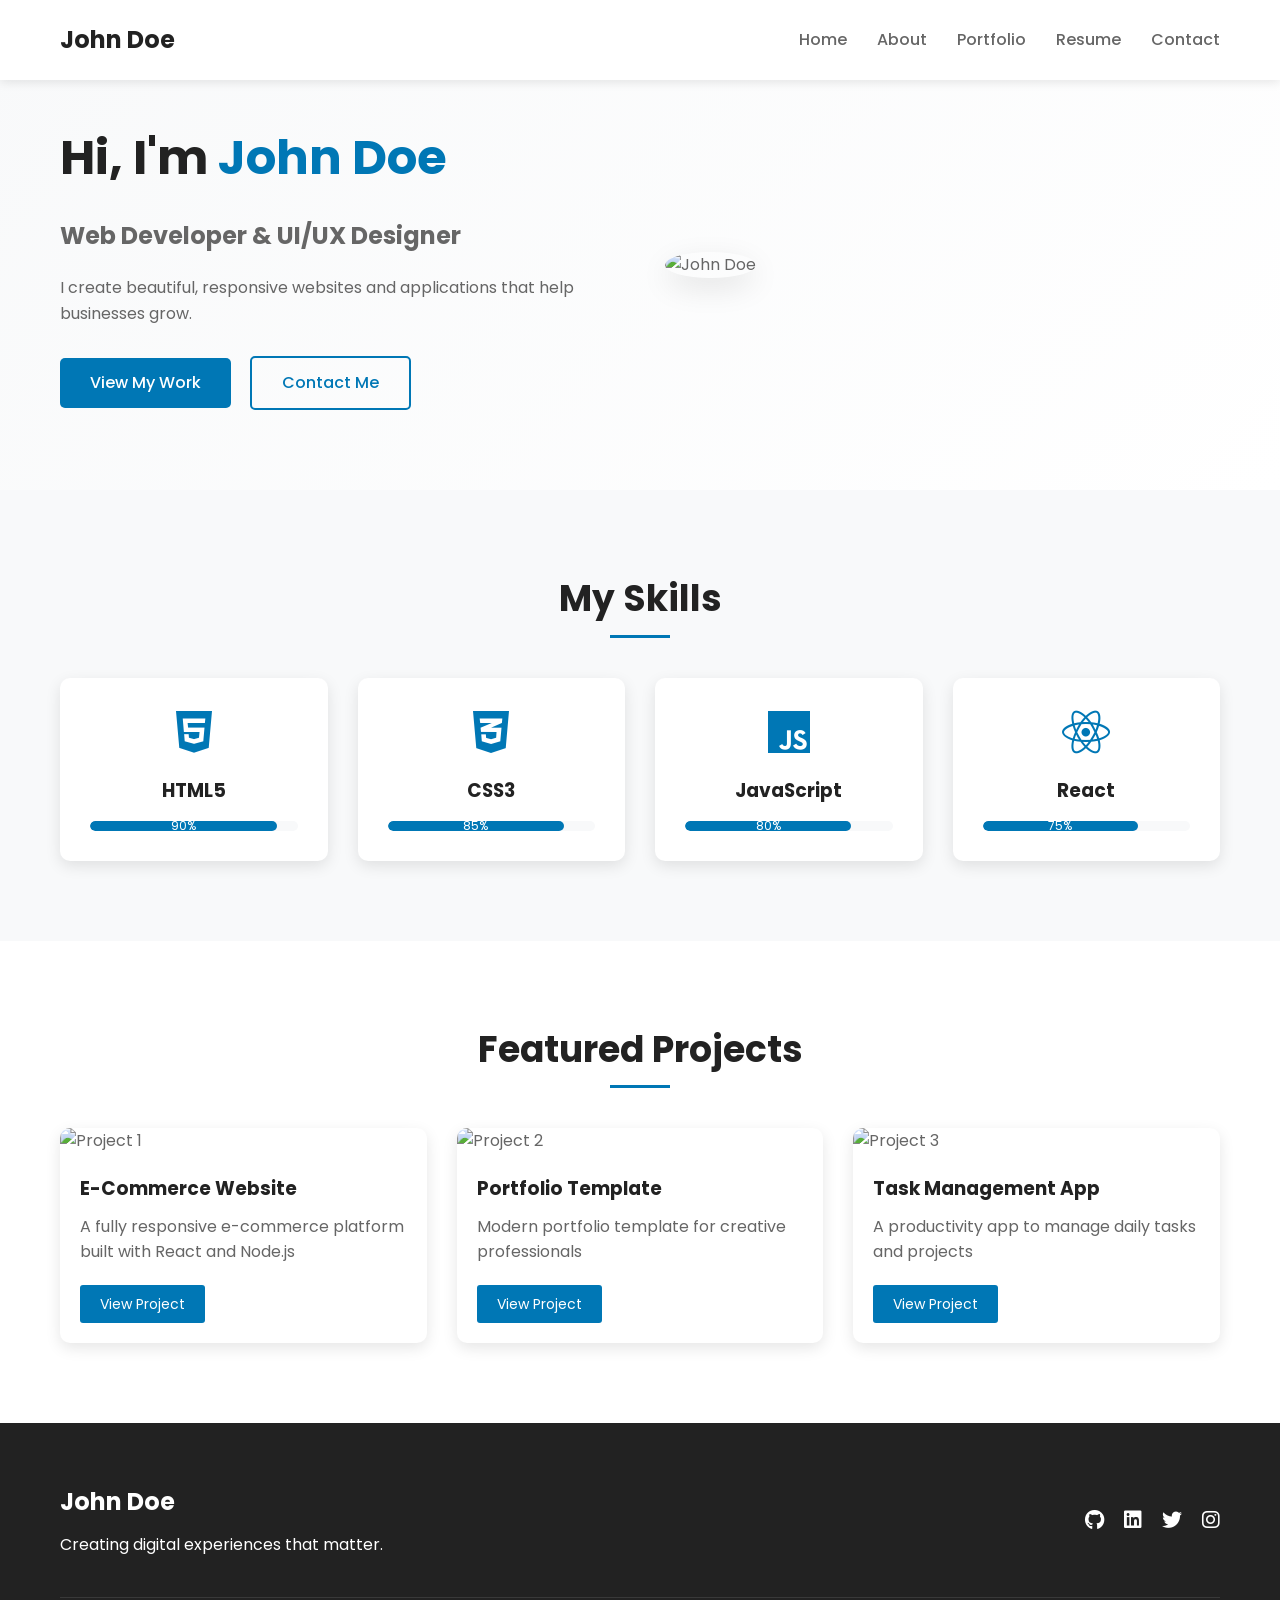
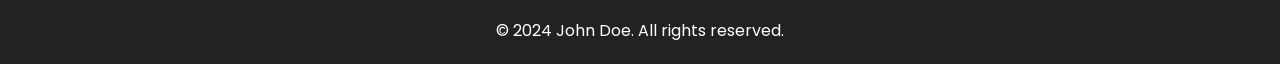
==== index.html @ b3705b6c "Initial commit" ====
<!DOCTYPE html>
<html lang="en">
<head>
    <meta charset="UTF-8">
    <meta name="viewport" content="width=device-width, initial-scale=1.0">
    <title>John Doe - Portfolio</title>
    <link rel="stylesheet" href="css/style.css">
    <!-- Font Awesome for icons -->
    <link rel="stylesheet" href="https://cdnjs.cloudflare.com/ajax/libs/font-awesome/6.0.0/css/all.min.css">
    <!-- Google Fonts -->
    <link href="https://fonts.googleapis.com/css2?family=Poppins:wght@300;400;600;700&display=swap" rel="stylesheet">
</head>
<body>
    <!-- Navigation Bar -->
    <nav class="navbar">
        <div class="container">
            <div class="logo">
                <a href="index.html">John Doe</a>
            </div>
            <ul class="nav-menu">
                <li><a href="index.html" class="active">Home</a></li>
                <li><a href="about.html">About</a></li>
                <li><a href="portfolio.html">Portfolio</a></li>
                <li><a href="resume.html">Resume</a></li>
                <li><a href="contact.html">Contact</a></li>
            </ul>
            <div class="hamburger">
                <span></span>
                <span></span>
                <span></span>
            </div>
        </div>
    </nav>

    <!-- Hero Section -->
    <section class="hero">
        <div class="container">
            <div class="hero-content">
                <h1>Hi, I'm <span class="highlight">John Doe</span></h1>
                <h2>Web Developer & UI/UX Designer</h2>
                <p>I create beautiful, responsive websites and applications that help businesses grow.</p>
                <div class="hero-buttons">
                    <a href="portfolio.html" class="btn btn-primary">View My Work</a>
                    <a href="contact.html" class="btn btn-secondary">Contact Me</a>
                </div>
            </div>
            <div class="hero-image">
                <img src="images/profile.jpg" alt="John Doe">
            </div>
        </div>
    </section>

    <!-- Skills Section -->
    <section class="skills">
        <div class="container">
            <h2 class="section-title">My Skills</h2>
            <div class="skills-grid">
                <div class="skill-card">
                    <i class="fab fa-html5"></i>
                    <h3>HTML5</h3>
                    <div class="progress-bar">
                        <div class="progress" style="width: 90%">90%</div>
                    </div>
                </div>
                <div class="skill-card">
                    <i class="fab fa-css3-alt"></i>
                    <h3>CSS3</h3>
                    <div class="progress-bar">
                        <div class="progress" style="width: 85%">85%</div>
                    </div>
                </div>
                <div class="skill-card">
                    <i class="fab fa-js"></i>
                    <h3>JavaScript</h3>
                    <div class="progress-bar">
                        <div class="progress" style="width: 80%">80%</div>
                    </div>
                </div>
                <div class="skill-card">
                    <i class="fab fa-react"></i>
                    <h3>React</h3>
                    <div class="progress-bar">
                        <div class="progress" style="width: 75%">75%</div>
                    </div>
                </div>
            </div>
        </div>
    </section>

    <!-- Featured Projects -->
    <section class="featured-projects">
        <div class="container">
            <h2 class="section-title">Featured Projects</h2>
            <div class="projects-grid">
                <div class="project-card">
                    <img src="images/project1.jpg" alt="Project 1">
                    <h3>E-Commerce Website</h3>
                    <p>A fully responsive e-commerce platform built with React and Node.js</p>
                    <a href="#" class="btn-small">View Project</a>
                </div>
                <div class="project-card">
                    <img src="images/project2.jpg" alt="Project 2">
                    <h3>Portfolio Template</h3>
                    <p>Modern portfolio template for creative professionals</p>
                    <a href="#" class="btn-small">View Project</a>
                </div>
                <div class="project-card">
                    <img src="images/project3.jpg" alt="Project 3">
                    <h3>Task Management App</h3>
                    <p>A productivity app to manage daily tasks and projects</p>
                    <a href="#" class="btn-small">View Project</a>
                </div>
            </div>
        </div>
    </section>

    <!-- Footer -->
    <footer>
        <div class="container">
            <div class="footer-content">
                <div class="footer-info">
                    <h3>John Doe</h3>
                    <p>Creating digital experiences that matter.</p>
                </div>
                <div class="footer-social">
                    <a href="#"><i class="fab fa-github"></i></a>
                    <a href="#"><i class="fab fa-linkedin"></i></a>
                    <a href="#"><i class="fab fa-twitter"></i></a>
                    <a href="#"><i class="fab fa-instagram"></i></a>
                </div>
            </div>
            <div class="footer-bottom">
                <p>&copy; 2024 John Doe. All rights reserved.</p>
            </div>
        </div>
    </footer>

    <script src="js/main.js"></script>
</body>
</html>
---- css/style.css ----
/* Reset and Base Styles */
* {
    margin: 0;
    padding: 0;
    box-sizing: border-box;
}

:root {
    --primary-color: #0077b5;
    --secondary-color: #333;
    --text-color: #666;
    --light-bg: #f8f9fa;
    --white: #ffffff;
    --dark: #222;
    --transition: all 0.3s ease;
}

body {
    font-family: 'Poppins', sans-serif;
    line-height: 1.6;
    color: var(--text-color);
}

.container {
    max-width: 1200px;
    margin: 0 auto;
    padding: 0 20px;
}

/* Navigation Styles */
.navbar {
    background: var(--white);
    box-shadow: 0 2px 10px rgba(0,0,0,0.1);
    position: fixed;
    width: 100%;
    top: 0;
    z-index: 1000;
}

.navbar .container {
    display: flex;
    justify-content: space-between;
    align-items: center;
    height: 80px;
}

.logo a {
    font-size: 24px;
    font-weight: 700;
    color: var(--dark);
    text-decoration: none;
}

.nav-menu {
    display: flex;
    list-style: none;
    gap: 30px;
}

.nav-menu a {
    text-decoration: none;
    color: var(--text-color);
    font-weight: 500;
    transition: var(--transition);
}

.nav-menu a:hover,
.nav-menu a.active {
    color: var(--primary-color);
}

.hamburger {
    display: none;
    flex-direction: column;
    cursor: pointer;
}

.hamburger span {
    width: 25px;
    height: 3px;
    background: var(--dark);
    margin: 3px 0;
    transition: var(--transition);
}

/* Hero Section */
.hero {
    padding: 120px 0 80px;
    background: linear-gradient(135deg, var(--light-bg) 0%, var(--white) 100%);
}

.hero .container {
    display: grid;
    grid-template-columns: 1fr 1fr;
    gap: 50px;
    align-items: center;
}

.hero-content h1 {
    font-size: 48px;
    margin-bottom: 20px;
    color: var(--dark);
}

.highlight {
    color: var(--primary-color);
}

.hero-content h2 {
    font-size: 24px;
    margin-bottom: 20px;
    color: var(--text-color);
}

.hero-buttons {
    margin-top: 30px;
}

.btn {
    display: inline-block;
    padding: 12px 30px;
    text-decoration: none;
    border-radius: 5px;
    transition: var(--transition);
    font-weight: 500;
}

.btn-primary {
    background: var(--primary-color);
    color: var(--white);
}

.btn-primary:hover {
    background: #005582;
}

.btn-secondary {
    background: transparent;
    color: var(--primary-color);
    border: 2px solid var(--primary-color);
    margin-left: 15px;
}

.btn-secondary:hover {
    background: var(--primary-color);
    color: var(--white);
}

.btn-small {
    display: inline-block;
    padding: 8px 20px;
    background: var(--primary-color);
    color: var(--white);
    text-decoration: none;
    border-radius: 3px;
    font-size: 14px;
    transition: var(--transition);
}

.btn-small:hover {
    background: #005582;
}

.hero-image img {
    width: 100%;
    border-radius: 50%;
    box-shadow: 0 10px 30px rgba(0,0,0,0.1);
}

/* Section Styles */
.section-title {
    text-align: center;
    font-size: 36px;
    margin-bottom: 50px;
    color: var(--dark);
    position: relative;
}

.section-title::after {
    content: '';
    position: absolute;
    bottom: -10px;
    left: 50%;
    transform: translateX(-50%);
    width: 60px;
    height: 3px;
    background: var(--primary-color);
}

/* Skills Section */
.skills {
    padding: 80px 0;
    background: var(--light-bg);
}

.skills-grid {
    display: grid;
    grid-template-columns: repeat(auto-fit, minmax(250px, 1fr));
    gap: 30px;
}

.skill-card {
    background: var(--white);
    padding: 30px;
    border-radius: 10px;
    text-align: center;
    box-shadow: 0 5px 15px rgba(0,0,0,0.1);
}

.skill-card i {
    font-size: 48px;
    color: var(--primary-color);
    margin-bottom: 20px;
}

.skill-card h3 {
    margin-bottom: 15px;
    color: var(--dark);
}

.progress-bar {
    width: 100%;
    height: 10px;
    background: var(--light-bg);
    border-radius: 5px;
    overflow: hidden;
}

.progress {
    height: 100%;
    background: var(--primary-color);
    color: var(--white);
    font-size: 12px;
    line-height: 10px;
    text-align: center;
    border-radius: 5px;
}

/* Projects Section */
.featured-projects,
.portfolio-grid {
    padding: 80px 0;
}

.projects-grid {
    display: grid;
    grid-template-columns: repeat(auto-fit, minmax(300px, 1fr));
    gap: 30px;
}

.project-card,
.portfolio-item {
    background: var(--white);
    border-radius: 10px;
    overflow: hidden;
    box-shadow: 0 5px 15px rgba(0,0,0,0.1);
    transition: var(--transition);
}

.project-card:hover,
.portfolio-item:hover {
    transform: translateY(-5px);
    box-shadow: 0 10px 30px rgba(0,0,0,0.15);
}

.project-card img,
.portfolio-image img {
    width: 100%;
    height: 200px;
    object-fit: cover;
}

.project-card h3 {
    padding: 20px 20px 10px;
    color: var(--dark);
}

.project-card p {
    padding: 0 20px 20px;
}

.project-card .btn-small {
    margin: 0 20px 20px;
}

/* Portfolio Item Overlay */
.portfolio-image {
    position: relative;
    overflow: hidden;
}

.portfolio-overlay {
    position: absolute;
    top: 0;
    left: 0;
    width: 100%;
    height: 100%;
    background: rgba(0, 119, 181, 0.9);
    display: flex;
    flex-direction: column;
    justify-content: center;
    align-items: center;
    opacity: 0;
    transition: var(--transition);
    color: var(--white);
    padding: 20px;
    text-align: center;
}

.portfolio-overlay h3 {
    margin-bottom: 10px;
}

.portfolio-overlay .btn-small {
    margin-top: 15px;
}

.portfolio-image:hover .portfolio-overlay {
    opacity: 1;
}

/* Portfolio Filter */
.portfolio-filter {
    padding: 40px 0 20px;
}

.filter-buttons {
    display: flex;
    justify-content: center;
    gap: 15px;
    flex-wrap: wrap;
}

.filter-btn {
    padding: 10px 25px;
    border: none;
    background: var(--light-bg);
    color: var(--text-color);
    cursor: pointer;
    border-radius: 5px;
    font-weight: 500;
    transition: var(--transition);
}

.filter-btn:hover,
.filter-btn.active {
    background: var(--primary-color);
    color: var(--white);
}

/* Page Header */
.page-header {
    padding: 120px 0 60px;
    background: linear-gradient(135deg, var(--primary-color), #005582);
    color: var(--white);
    text-align: center;
}

.page-header h1 {
    font-size: 48px;
    margin-bottom: 15px;
}

.page-header p {
    font-size: 18px;
    opacity: 0.9;
}

/* About Page */
.about-content {
    padding: 80px 0;
}

.about-grid {
    display: grid;
    grid-template-columns: 1fr 2fr;
    gap: 50px;
    align-items: start;
}

.about-image img {
    width: 100%;
    border-radius: 10px;
    box-shadow: 0 5px 15px rgba(0,0,0,0.1);
}

.about-text h2,
.about-text h3 {
    color: var(--dark);
    margin-bottom: 20px;
}

.about-text h3 {
    margin-top: 30px;
}

.about-text ul {
    list-style: none;
}

.about-text li {
    margin-bottom: 10px;
    padding-left: 20px;
    position: relative;
}

.about-text li::before {
    content: '•';
    color: var(--primary-color);
    font-weight: bold;
    position: absolute;
    left: 0;
}

/* Fun Facts */
.fun-facts {
    padding: 60px 0;
    background: var(--primary-color);
    color: var(--white);
}

.facts-grid {
    display: grid;
    grid-template-columns: repeat(auto-fit, minmax(200px, 1fr));
    gap: 30px;
    text-align: center;
}

.fact-card i {
    font-size: 48px;
    margin-bottom: 15px;
}

.fact-card h3 {
    font-size: 36px;
    margin-bottom: 10px;
}

/* Contact Page */
.contact-section {
    padding: 80px 0;
}

.contact-grid {
    display: grid;
    grid-template-columns: 1fr 2fr;
    gap: 50px;
}

.contact-info {
    background: var(--light-bg);
    padding: 40px;
    border-radius: 10px;
}

.contact-info h2 {
    color: var(--dark);
    margin-bottom: 30px;
}

.info-item {
    display: flex;
    align-items: center;
    gap: 20px;
    margin-bottom: 25px;
}

.info-item i {
    font-size: 24px;
    color: var(--primary-color);
    width: 40px;
    height: 40px;
    background: var(--white);
    border-radius: 50%;
    display: flex;
    align-items: center;
    justify-content: center;
    box-shadow: 0 2px 10px rgba(0,0,0,0.1);
}

.info-item h3 {
    color: var(--dark);
    margin-bottom: 5px;
}

/* Contact Form */
.contact-form {
    background: var(--white);
    padding: 40px;
    border-radius: 10px;
    box-shadow: 0 5px 15px rgba(0,0,0,0.1);
}

.contact-form h2 {
    color: var(--dark);
    margin-bottom: 30px;
}

.form-group {
    margin-bottom: 20px;
}

.form-group input,
.form-group textarea {
    width: 100%;
    padding: 12px 15px;
    border: 1px solid #ddd;
    border-radius: 5px;
    font-family: inherit;
    transition: var(--transition);
}

.form-group input:focus,
.form-group textarea:focus {
    outline: none;
    border-color: var(--primary-color);
    box-shadow: 0 0 0 3px rgba(0, 119, 181, 0.1);
}

.form-message {
    margin-top: 20px;
    padding: 10px;
    border-radius: 5px;
    display: none;
}

.form-message.success {
    display: block;
    background: #d4edda;
    color: #155724;
    border: 1px solid #c3e6cb;
}

.form-message.error {
    display: block;
    background: #f8d7da;
    color: #721c24;
    border: 1px solid #f5c6cb;
}

/* Map */
.map {
    height: 400px;
}

.map iframe {
    width: 100%;
    height: 100%;
    border: none;
}

/* Footer */
footer {
    background: var(--dark);
    color: var(--white);
    padding: 60px 0 20px;
}

.footer-content {
    display: flex;
    justify-content: space-between;
    align-items: center;
    margin-bottom: 40px;
    flex-wrap: wrap;
    gap: 30px;
}

.footer-info h3 {
    font-size: 24px;
    margin-bottom: 10px;
}

.footer-social {
    display: flex;
    gap: 20px;
}

.footer-social a {
    color: var(--white);
    font-size: 20px;
    transition: var(--transition);
}

.footer-social a:hover {
    color: var(--primary-color);
}

.footer-bottom {
    text-align: center;
    padding-top: 20px;
    border-top: 1px solid rgba(255,255,255,0.1);
}

/* Mobile Responsive */
@media (max-width: 768px) {
    .hamburger {
        display: flex;
    }
    
    .nav-menu {
        position: fixed;
        left: -100%;
        top: 80px;
        flex-direction: column;
        background: var(--white);
        width: 100%;
        text-align: center;
        box-shadow: 0 10px 10px rgba(0,0,0,0.1);
        padding: 20px 0;
        transition: var(--transition);
    }
    
    .nav-menu.active {
        left: 0;
    }
    
    .hero .container,
    .about-grid,
    .contact-grid {
        grid-template-columns: 1fr;
    }
    
    .hero-content {
        text-align: center;
        order: 2;
    }
    
    .hero-image {
        order: 1;
        max-width: 300px;
        margin: 0 auto;
    }
    
    .hero-buttons .btn {
        display: block;
        margin: 10px 0;
    }
    
    .btn-secondary {
        margin-left: 0;
    }
    
    .section-title {
        font-size: 28px;
    }
    
    .page-header h1 {
        font-size: 32px;
    }
    
    .footer-content {
        flex-direction: column;
        text-align: center;
    }
}
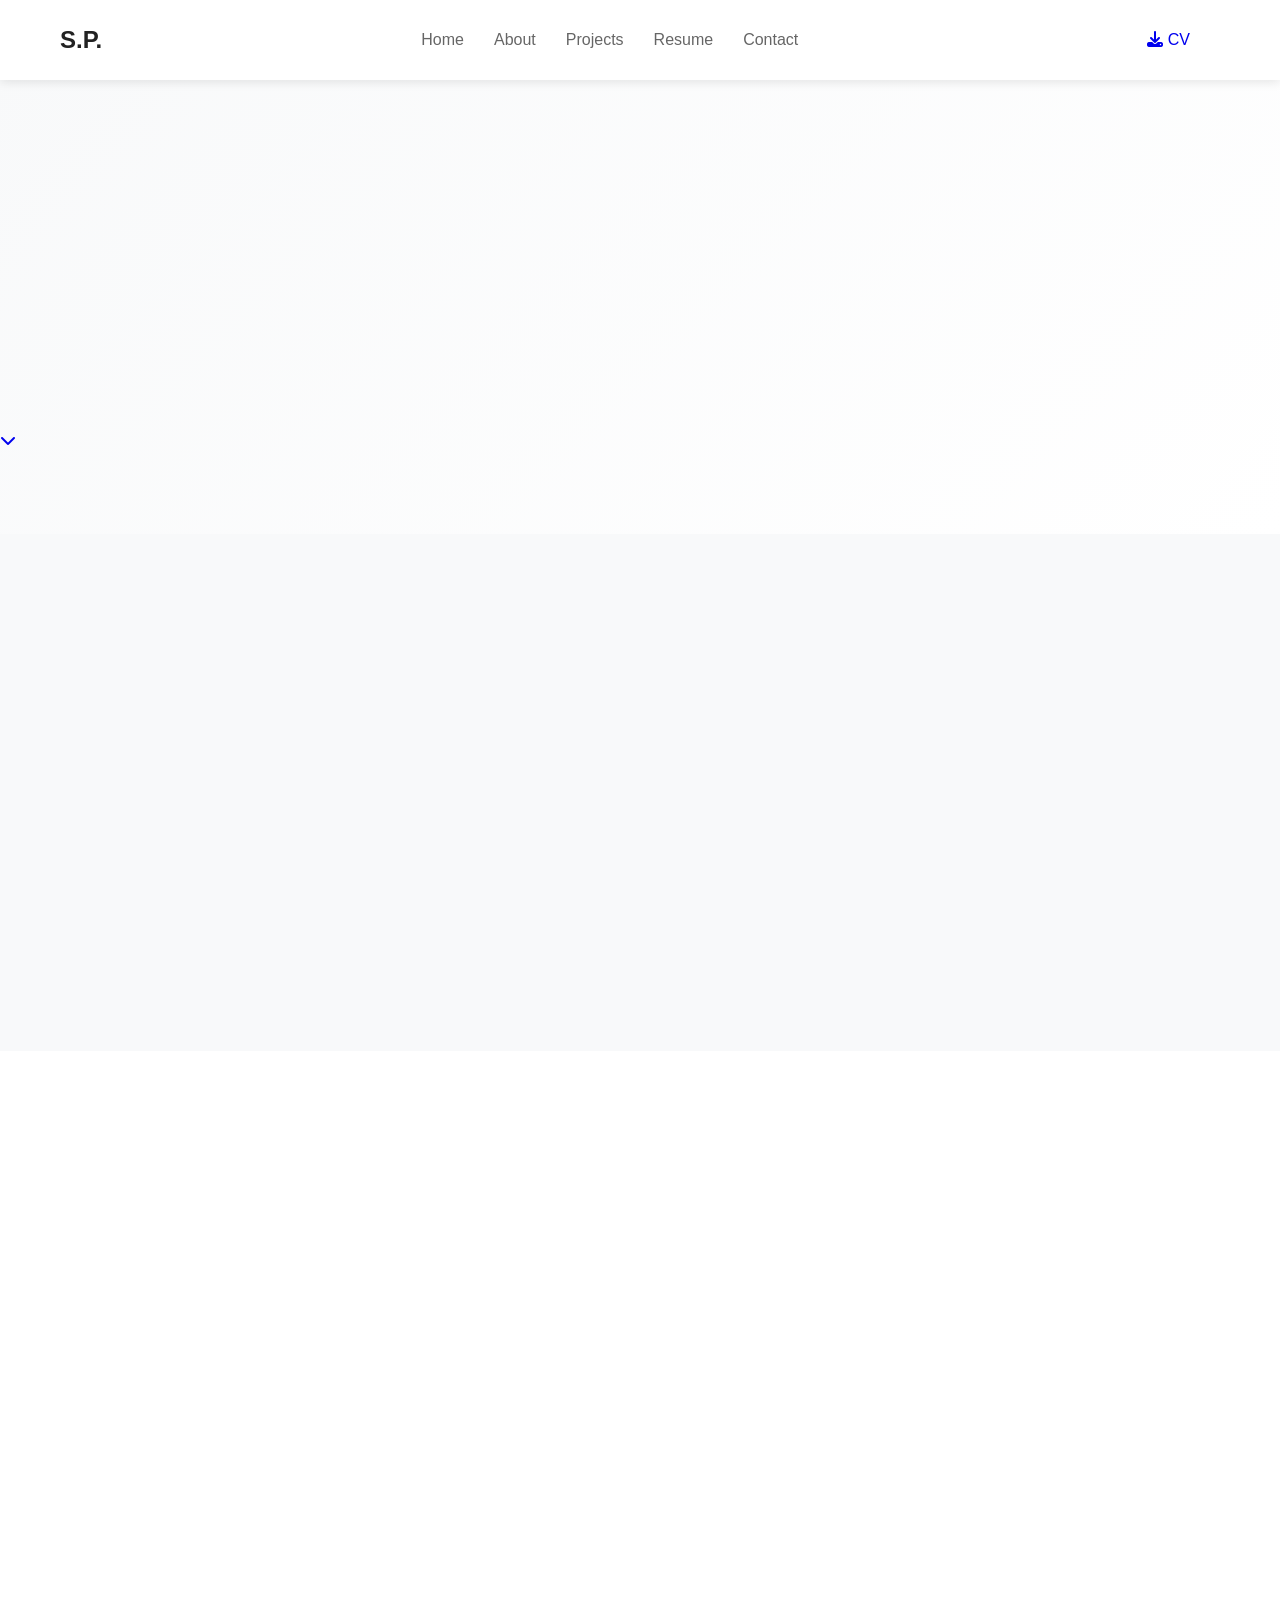
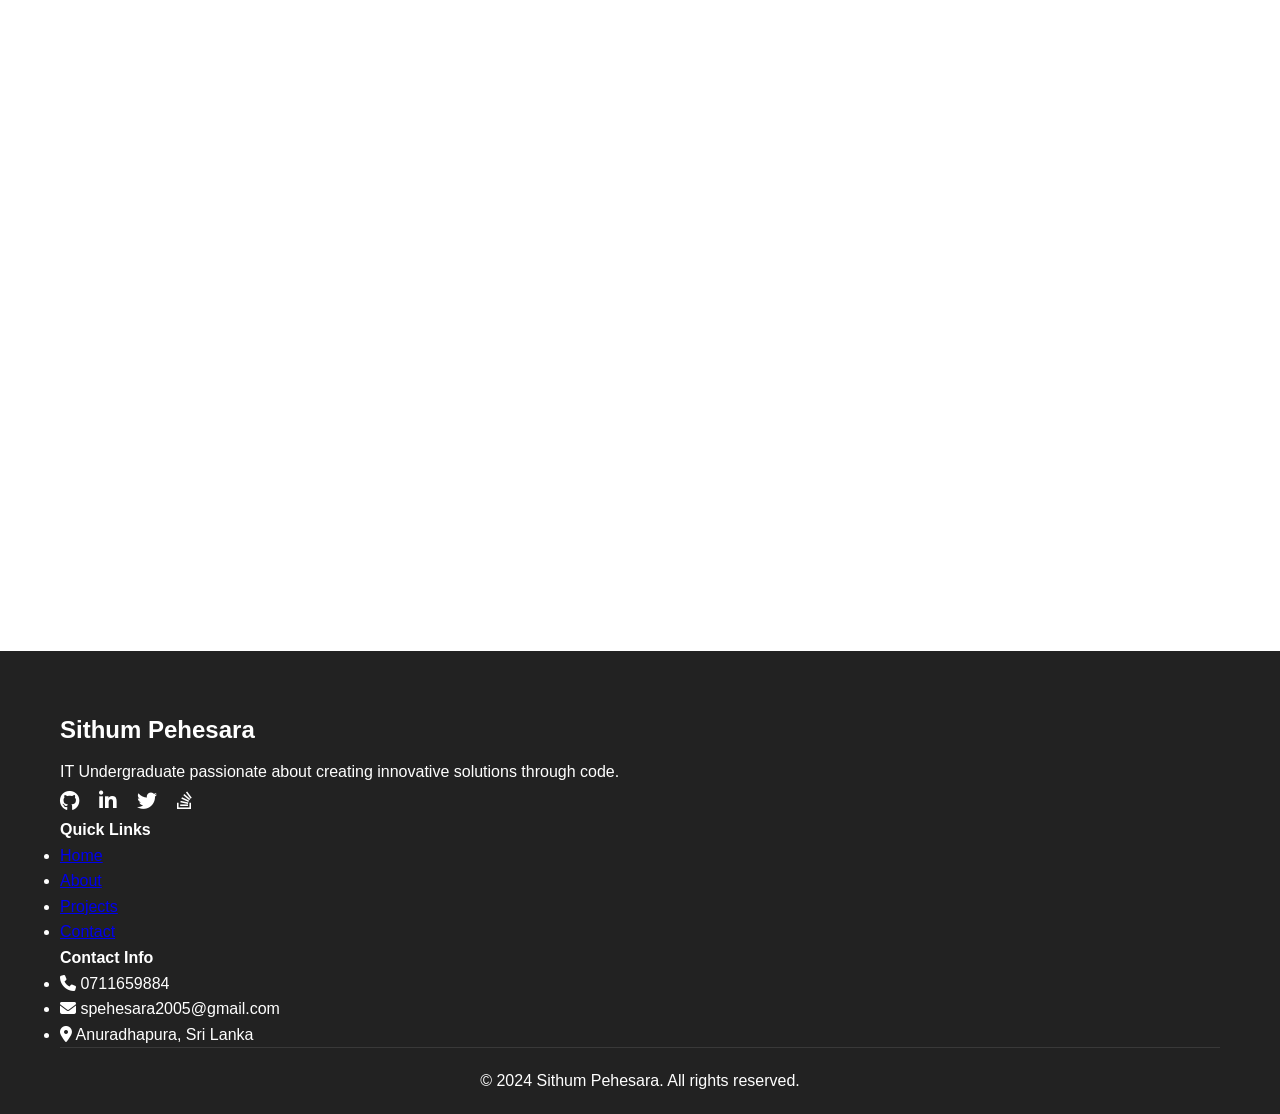
==== commit de5473ef: "change the soure code of index.html to modern design" ====
--- a/index.html
+++ b/index.html
@@ -3,84 +3,210 @@
 <head>
     <meta charset="UTF-8">
     <meta name="viewport" content="width=device-width, initial-scale=1.0">
-    <title>John Doe - Portfolio</title>
+    <title>Sithum Pehesara - IT Undergraduate</title>
+    <!-- Font Awesome -->
+    <link rel="stylesheet" href="https://cdnjs.cloudflare.com/ajax/libs/font-awesome/6.4.0/css/all.min.css">
+    <!-- Google Fonts -->
+    <link href="https://fonts.googleapis.com/css2?family=Inter:wght@300;400;600;700;800&display=swap" rel="stylesheet">
+    <!-- AOS Animation -->
+    <link href="https://unpkg.com/aos@2.3.1/dist/aos.css" rel="stylesheet">
+    <!-- Custom CSS -->
     <link rel="stylesheet" href="css/style.css">
-    <!-- Font Awesome for icons -->
-    <link rel="stylesheet" href="https://cdnjs.cloudflare.com/ajax/libs/font-awesome/6.0.0/css/all.min.css">
-    <!-- Google Fonts -->
-    <link href="https://fonts.googleapis.com/css2?family=Poppins:wght@300;400;600;700&display=swap" rel="stylesheet">
 </head>
 <body>
-    <!-- Navigation Bar -->
+    <!-- Custom Cursor -->
+    <div class="cursor"></div>
+    <div class="cursor-follower"></div>
+
+    <!-- Loading Animation -->
+    <div class="loader">
+        <div class="loader-text">SITHUM PEHESARA</div>
+        <div class="loader-progress"></div>
+    </div>
+
+    <!-- Navigation -->
     <nav class="navbar">
         <div class="container">
             <div class="logo">
-                <a href="index.html">John Doe</a>
+                <a href="index.html">S.P.</a>
             </div>
             <ul class="nav-menu">
                 <li><a href="index.html" class="active">Home</a></li>
                 <li><a href="about.html">About</a></li>
-                <li><a href="portfolio.html">Portfolio</a></li>
+                <li><a href="projects.html">Projects</a></li>
                 <li><a href="resume.html">Resume</a></li>
                 <li><a href="contact.html">Contact</a></li>
             </ul>
-            <div class="hamburger">
-                <span></span>
-                <span></span>
-                <span></span>
+            <div class="nav-right">
+                <a href="assets/Sithum Pehesara CV.pdf" download class="btn btn-outline">
+                    <i class="fas fa-download"></i> CV
+                </a>
+                <div class="hamburger">
+                    <span></span>
+                    <span></span>
+                    <span></span>
+                </div>
             </div>
         </div>
     </nav>
 
-    <!-- Hero Section -->
-    <section class="hero">
-        <div class="container">
-            <div class="hero-content">
-                <h1>Hi, I'm <span class="highlight">John Doe</span></h1>
-                <h2>Web Developer & UI/UX Designer</h2>
-                <p>I create beautiful, responsive websites and applications that help businesses grow.</p>
+    <!-- Hero Section with Particle Background -->
+    <section class="hero" id="home">
+        <div id="particles-js"></div>
+        <div class="container">
+            <div class="hero-content" data-aos="fade-up" data-aos-duration="1000">
+                <span class="greeting">👋 Hello, I'm</span>
+                <h1 class="glitch">
+                    <span class="glitch-text">Sithum Pehesara</span>
+                </h1>
+                <h2 class="typed-text"></h2>
+                <p class="hero-description">
+                    IT Undergraduate passionate about software development and system design. 
+                    Seeking internship opportunities in full-stack development.
+                </p>
                 <div class="hero-buttons">
-                    <a href="portfolio.html" class="btn btn-primary">View My Work</a>
-                    <a href="contact.html" class="btn btn-secondary">Contact Me</a>
-                </div>
-            </div>
-            <div class="hero-image">
-                <img src="images/profile.jpg" alt="John Doe">
-            </div>
+                    <a href="projects.html" class="btn btn-primary">
+                        View My Work <i class="fas fa-arrow-right"></i>
+                    </a>
+                    <a href="contact.html" class="btn btn-secondary">
+                        Let's Talk <i class="fas fa-comment"></i>
+                    </a>
+                </div>
+                <div class="social-links">
+                    <a href="#" target="_blank"><i class="fab fa-github"></i></a>
+                    <a href="#" target="_blank"><i class="fab fa-linkedin-in"></i></a>
+                    <a href="#" target="_blank"><i class="fab fa-twitter"></i></a>
+                    <a href="#" target="_blank"><i class="fab fa-stack-overflow"></i></a>
+                </div>
+            </div>
+            <div class="hero-image" data-aos="fade-left" data-aos-duration="1000">
+                <div class="image-wrapper">
+                    <img src="images/profile.jpg" alt="Sithum Pehesara">
+                    <div class="floating-card card-1">
+                        <i class="fas fa-code"></i>
+                        <span>10+ Projects</span>
+                    </div>
+                    <div class="floating-card card-2">
+                        <i class="fas fa-award"></i>
+                        <span>MERN Stack</span>
+                    </div>
+                </div>
+            </div>
+        </div>
+        <div class="scroll-indicator">
+            <a href="#skills"><i class="fas fa-chevron-down"></i></a>
         </div>
     </section>
 
-    <!-- Skills Section -->
-    <section class="skills">
-        <div class="container">
-            <h2 class="section-title">My Skills</h2>
+    <!-- Skills Section with Modern Cards -->
+    <section class="skills" id="skills">
+        <div class="container">
+            <div class="section-header" data-aos="fade-up">
+                <span class="section-subtitle">What I Excel At</span>
+                <h2 class="section-title">Technical <span class="highlight">Skills</span></h2>
+                <p>Equipped with modern technologies and frameworks</p>
+            </div>
+            
             <div class="skills-grid">
-                <div class="skill-card">
-                    <i class="fab fa-html5"></i>
-                    <h3>HTML5</h3>
-                    <div class="progress-bar">
-                        <div class="progress" style="width: 90%">90%</div>
-                    </div>
-                </div>
-                <div class="skill-card">
-                    <i class="fab fa-css3-alt"></i>
-                    <h3>CSS3</h3>
-                    <div class="progress-bar">
-                        <div class="progress" style="width: 85%">85%</div>
-                    </div>
-                </div>
-                <div class="skill-card">
-                    <i class="fab fa-js"></i>
-                    <h3>JavaScript</h3>
-                    <div class="progress-bar">
-                        <div class="progress" style="width: 80%">80%</div>
-                    </div>
-                </div>
-                <div class="skill-card">
-                    <i class="fab fa-react"></i>
-                    <h3>React</h3>
-                    <div class="progress-bar">
-                        <div class="progress" style="width: 75%">75%</div>
+                <!-- Frontend Development -->
+                <div class="skill-category" data-aos="fade-up">
+                    <div class="category-header">
+                        <i class="fas fa-code"></i>
+                        <h3>Frontend Development</h3>
+                    </div>
+                    <div class="skills-list">
+                        <div class="skill-item">
+                            <span>HTML5 & CSS3</span>
+                            <div class="progress-bar">
+                                <div class="progress" style="width: 90%"></div>
+                            </div>
+                        </div>
+                        <div class="skill-item">
+                            <span>Tailwind CSS</span>
+                            <div class="progress-bar">
+                                <div class="progress" style="width: 85%"></div>
+                            </div>
+                        </div>
+                        <div class="skill-item">
+                            <span>JavaScript</span>
+                            <div class="progress-bar">
+                                <div class="progress" style="width: 80%"></div>
+                            </div>
+                        </div>
+                        <div class="skill-item">
+                            <span>React.js</span>
+                            <div class="progress-bar">
+                                <div class="progress" style="width: 75%"></div>
+                            </div>
+                        </div>
+                    </div>
+                </div>
+
+                <!-- Backend Development -->
+                <div class="skill-category" data-aos="fade-up" data-aos-delay="100">
+                    <div class="category-header">
+                        <i class="fas fa-server"></i>
+                        <h3>Backend Development</h3>
+                    </div>
+                    <div class="skills-list">
+                        <div class="skill-item">
+                            <span>Node.js</span>
+                            <div class="progress-bar">
+                                <div class="progress" style="width: 80%"></div>
+                            </div>
+                        </div>
+                        <div class="skill-item">
+                            <span>PHP (CodeIgniter)</span>
+                            <div class="progress-bar">
+                                <div class="progress" style="width: 85%"></div>
+                            </div>
+                        </div>
+                        <div class="skill-item">
+                            <span>Java</span>
+                            <div class="progress-bar">
+                                <div class="progress" style="width: 75%"></div>
+                            </div>
+                        </div>
+                        <div class="skill-item">
+                            <span>C++</span>
+                            <div class="progress-bar">
+                                <div class="progress" style="width: 70%"></div>
+                            </div>
+                        </div>
+                    </div>
+                </div>
+
+                <!-- Database & Tools -->
+                <div class="skill-category" data-aos="fade-up" data-aos-delay="200">
+                    <div class="category-header">
+                        <i class="fas fa-database"></i>
+                        <h3>Database & Tools</h3>
+                    </div>
+                    <div class="skills-list">
+                        <div class="skill-item">
+                            <span>MongoDB</span>
+                            <div class="progress-bar">
+                                <div class="progress" style="width: 80%"></div>
+                            </div>
+                        </div>
+                        <div class="skill-item">
+                            <span>MySQL</span>
+                            <div class="progress-bar">
+                                <div class="progress" style="width: 85%"></div>
+                            </div>
+                        </div>
+                        <div class="skill-item">
+                            <span>Git/GitHub</span>
+                            <div class="progress-bar">
+                                <div class="progress" style="width: 90%"></div>
+                            </div>
+                        </div>
+                        <div class="skill-item">
+                            <span>MS Office</span>
+                            <div class="progress-bar">
+                                <div class="progress" style="width: 95%"></div>
+                            </div>
+                        </div>
                     </div>
                 </div>
             </div>
@@ -90,26 +216,147 @@
     <!-- Featured Projects -->
     <section class="featured-projects">
         <div class="container">
-            <h2 class="section-title">Featured Projects</h2>
+            <div class="section-header" data-aos="fade-up">
+                <span class="section-subtitle">My Work</span>
+                <h2 class="section-title">Featured <span class="highlight">Projects</span></h2>
+                <p>Check out some of my recent projects</p>
+            </div>
+
             <div class="projects-grid">
-                <div class="project-card">
-                    <img src="images/project1.jpg" alt="Project 1">
-                    <h3>E-Commerce Website</h3>
-                    <p>A fully responsive e-commerce platform built with React and Node.js</p>
-                    <a href="#" class="btn-small">View Project</a>
-                </div>
-                <div class="project-card">
-                    <img src="images/project2.jpg" alt="Project 2">
-                    <h3>Portfolio Template</h3>
-                    <p>Modern portfolio template for creative professionals</p>
-                    <a href="#" class="btn-small">View Project</a>
-                </div>
-                <div class="project-card">
-                    <img src="images/project3.jpg" alt="Project 3">
-                    <h3>Task Management App</h3>
-                    <p>A productivity app to manage daily tasks and projects</p>
-                    <a href="#" class="btn-small">View Project</a>
-                </div>
+                <!-- Project 1 -->
+                <div class="project-card" data-aos="flip-left">
+                    <div class="project-image">
+                        <img src="images/project1.jpg" alt="Billing System">
+                        <div class="project-overlay">
+                            <div class="project-links">
+                                <a href="#"><i class="fab fa-github"></i></a>
+                                <a href="#"><i class="fas fa-external-link-alt"></i></a>
+                            </div>
+                        </div>
+                    </div>
+                    <div class="project-info">
+                        <h3>Billing System</h3>
+                        <p>C++ based billing system with database integration</p>
+                        <div class="tech-stack">
+                            <span>C++</span>
+                            <span>File Handling</span>
+                            <span>OOP</span>
+                        </div>
+                    </div>
+                </div>
+
+                <!-- Project 2 -->
+                <div class="project-card" data-aos="flip-left" data-aos-delay="100">
+                    <div class="project-image">
+                        <img src="images/project2.jpg" alt="Connect Me App">
+                        <div class="project-overlay">
+                            <div class="project-links">
+                                <a href="#"><i class="fab fa-github"></i></a>
+                                <a href="#"><i class="fas fa-external-link-alt"></i></a>
+                            </div>
+                        </div>
+                    </div>
+                    <div class="project-info">
+                        <h3>Connect Me Mobile App</h3>
+                        <p>Java based mobile application with OOP concepts</p>
+                        <div class="tech-stack">
+                            <span>Java</span>
+                            <span>XML</span>
+                            <span>SQLite</span>
+                        </div>
+                    </div>
+                </div>
+
+                <!-- Project 3 -->
+                <div class="project-card" data-aos="flip-left" data-aos-delay="200">
+                    <div class="project-image">
+                        <img src="images/project3.jpg" alt="Full Stack Website">
+                        <div class="project-overlay">
+                            <div class="project-links">
+                                <a href="#"><i class="fab fa-github"></i></a>
+                                <a href="#"><i class="fas fa-external-link-alt"></i></a>
+                            </div>
+                        </div>
+                    </div>
+                    <div class="project-info">
+                        <h3>Full Stack Website</h3>
+                        <p>PURE stack website (HTML, CSS, JS, PHP, MySQL)</p>
+                        <div class="tech-stack">
+                            <span>PHP</span>
+                            <span>MySQL</span>
+                            <span>JavaScript</span>
+                        </div>
+                    </div>
+                </div>
+            </div>
+        </div>
+    </section>
+
+    <!-- Education Timeline -->
+    <section class="education">
+        <div class="container">
+            <div class="section-header" data-aos="fade-up">
+                <span class="section-subtitle">Academic Background</span>
+                <h2 class="section-title">Education <span class="highlight">Timeline</span></h2>
+            </div>
+
+            <div class="timeline">
+                <!-- Timeline Item 1 -->
+                <div class="timeline-item" data-aos="fade-right">
+                    <div class="timeline-dot"></div>
+                    <div class="timeline-date">2025 - Present</div>
+                    <div class="timeline-content">
+                        <h3>Higher Diploma in Computing and Software Engineering</h3>
+                        <h4>Cardiff Metropolitan University</h4>
+                        <p>Currently pursuing advanced studies in software engineering</p>
+                    </div>
+                </div>
+
+                <!-- Timeline Item 2 -->
+                <div class="timeline-item" data-aos="fade-right" data-aos-delay="100">
+                    <div class="timeline-dot"></div>
+                    <div class="timeline-date">2024</div>
+                    <div class="timeline-content">
+                        <h3>International Diploma in ICT</h3>
+                        <h4>OTHM Qualifications - ICBT Campus</h4>
+                        <p>Completed with distinction</p>
+                    </div>
+                </div>
+
+                <!-- Timeline Item 3 -->
+                <div class="timeline-item" data-aos="fade-right" data-aos-delay="200">
+                    <div class="timeline-dot"></div>
+                    <div class="timeline-date">2024</div>
+                    <div class="timeline-content">
+                        <h3>International Diploma in English</h3>
+                        <h4>OTHM Qualifications - ICBT Campus</h4>
+                        <p>Fluent in English communication</p>
+                    </div>
+                </div>
+
+                <!-- Timeline Item 4 -->
+                <div class="timeline-item" data-aos="fade-right" data-aos-delay="300">
+                    <div class="timeline-dot"></div>
+                    <div class="timeline-date">2021</div>
+                    <div class="timeline-content">
+                        <h3>G.C.E. Ordinary Level (O/L)</h3>
+                        <h4>Sri Rahula College, Anuradhapura</h4>
+                        <p>Completed with excellent results</p>
+                    </div>
+                </div>
+            </div>
+        </div>
+    </section>
+
+    <!-- Contact Section -->
+    <section class="contact-cta">
+        <div class="container">
+            <div class="cta-content" data-aos="zoom-in">
+                <h2>Let's Work Together</h2>
+                <p>I'm currently looking for internship opportunities. Have a project in mind?</p>
+                <a href="contact.html" class="btn btn-primary btn-large">
+                    Get In Touch <i class="fas fa-paper-plane"></i>
+                </a>
             </div>
         </div>
     </section>
@@ -117,24 +364,45 @@
     <!-- Footer -->
     <footer>
         <div class="container">
-            <div class="footer-content">
+            <div class="footer-grid">
                 <div class="footer-info">
-                    <h3>John Doe</h3>
-                    <p>Creating digital experiences that matter.</p>
-                </div>
-                <div class="footer-social">
-                    <a href="#"><i class="fab fa-github"></i></a>
-                    <a href="#"><i class="fab fa-linkedin"></i></a>
-                    <a href="#"><i class="fab fa-twitter"></i></a>
-                    <a href="#"><i class="fab fa-instagram"></i></a>
+                    <h3>Sithum Pehesara</h3>
+                    <p>IT Undergraduate passionate about creating innovative solutions through code.</p>
+                    <div class="footer-social">
+                        <a href="#"><i class="fab fa-github"></i></a>
+                        <a href="#"><i class="fab fa-linkedin-in"></i></a>
+                        <a href="#"><i class="fab fa-twitter"></i></a>
+                        <a href="#"><i class="fab fa-stack-overflow"></i></a>
+                    </div>
+                </div>
+                <div class="footer-links">
+                    <h4>Quick Links</h4>
+                    <ul>
+                        <li><a href="index.html">Home</a></li>
+                        <li><a href="about.html">About</a></li>
+                        <li><a href="projects.html">Projects</a></li>
+                        <li><a href="contact.html">Contact</a></li>
+                    </ul>
+                </div>
+                <div class="footer-contact">
+                    <h4>Contact Info</h4>
+                    <ul>
+                        <li><i class="fas fa-phone"></i> 0711659884</li>
+                        <li><i class="fas fa-envelope"></i> spehesara2005@gmail.com</li>
+                        <li><i class="fas fa-map-marker-alt"></i> Anuradhapura, Sri Lanka</li>
+                    </ul>
                 </div>
             </div>
             <div class="footer-bottom">
-                <p>&copy; 2024 John Doe. All rights reserved.</p>
+                <p>&copy; 2024 Sithum Pehesara. All rights reserved.</p>
             </div>
         </div>
     </footer>
 
+    <!-- Scripts -->
+    <script src="https://cdn.jsdelivr.net/particles.js/2.0.0/particles.min.js"></script>
+    <script src="https://unpkg.com/aos@2.3.1/dist/aos.js"></script>
+    <script src="https://cdn.jsdelivr.net/npm/typed.js@2.0.12"></script>
     <script src="js/main.js"></script>
 </body>
 </html>
